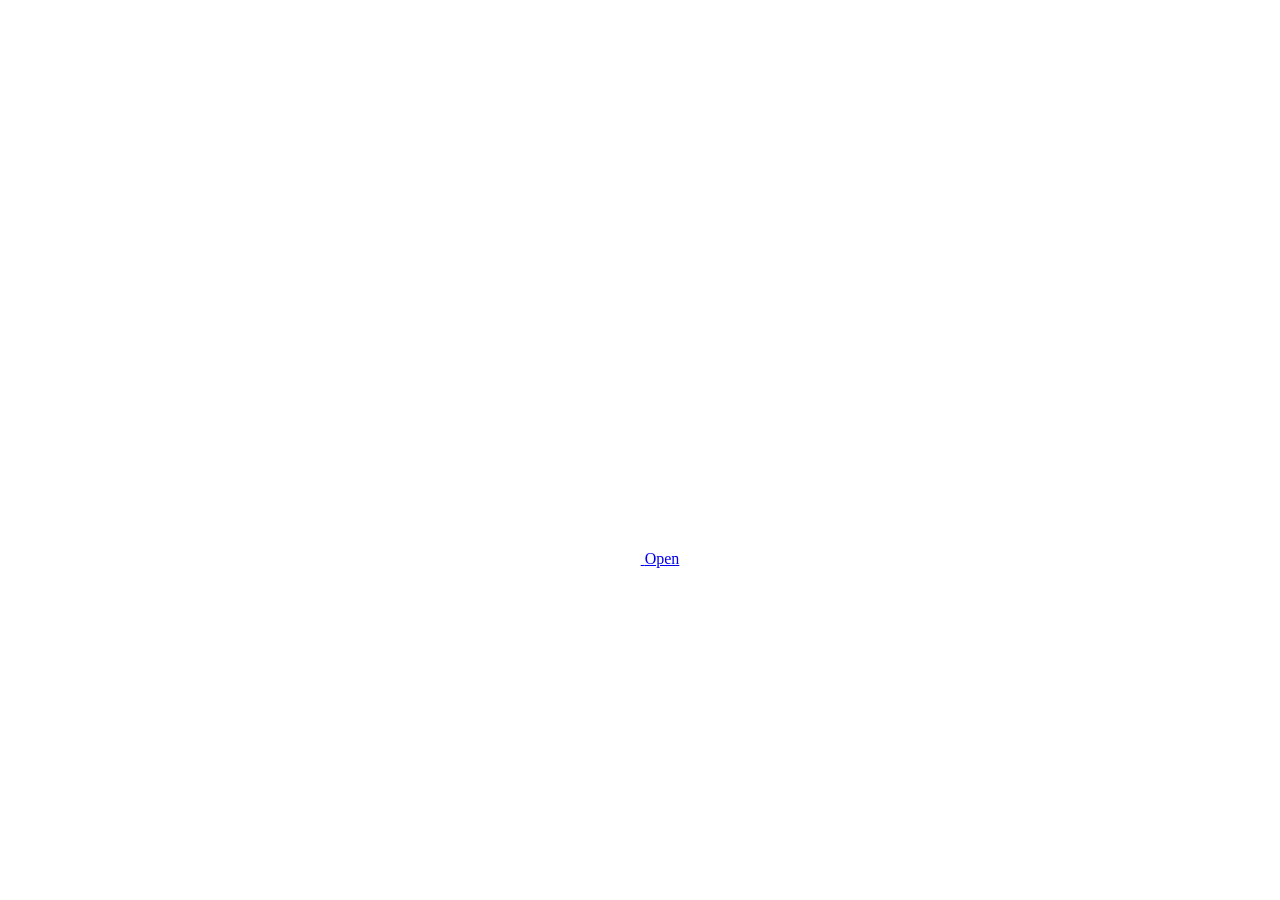
==== index.html @ f36a74fa "happy birthday" ====
<html lang="en">

<head>
  <meta charset="UTF-8">
  <meta name="viewport" content="width=device-width, initial-scale=1.0">
  <link rel="shortcut icon" href="images/gift.png" type="image/x-icon">
  <link rel="stylesheet" href="css/index.css">

  <!-- Document Title -->
  <title>FLOWERS FOR SOMEONE</title>
</head>

<body>
  <!-- Background -->
  <div class="night"></div>

  <!-- Title -->
  <h1 class="title"></h1>

  <!-- Button -->
  <div style="position: absolute; top: 60vh; width: 100%; display: flex; justify-content: center;">
    <a href="flower.html" class="btn">
      <svg height="24" width="24" fill="#FFFFFF" viewBox="0 0 24 24" data-name="Layer 1" id="Layer_1" class="sparkle">
        <path
          d="M10,21.236,6.755,14.745.264,11.5,6.755,8.255,10,1.764l3.245,6.491L19.736,11.5l-6.491,3.245ZM18,21l1.5,3L21,21l3-1.5L21,18l-1.5-3L18,18l-3,1.5ZM19.333,4.667,20.5,7l1.167-2.333L24,3.5,21.667,2.333,20.5,0,19.333,2.333,17,3.5Z">
        </path>
      </svg>

      <span class="text">Open</span>
    </a>
  </div>

  <script src="js/index.js"></script>
</body>

</html>
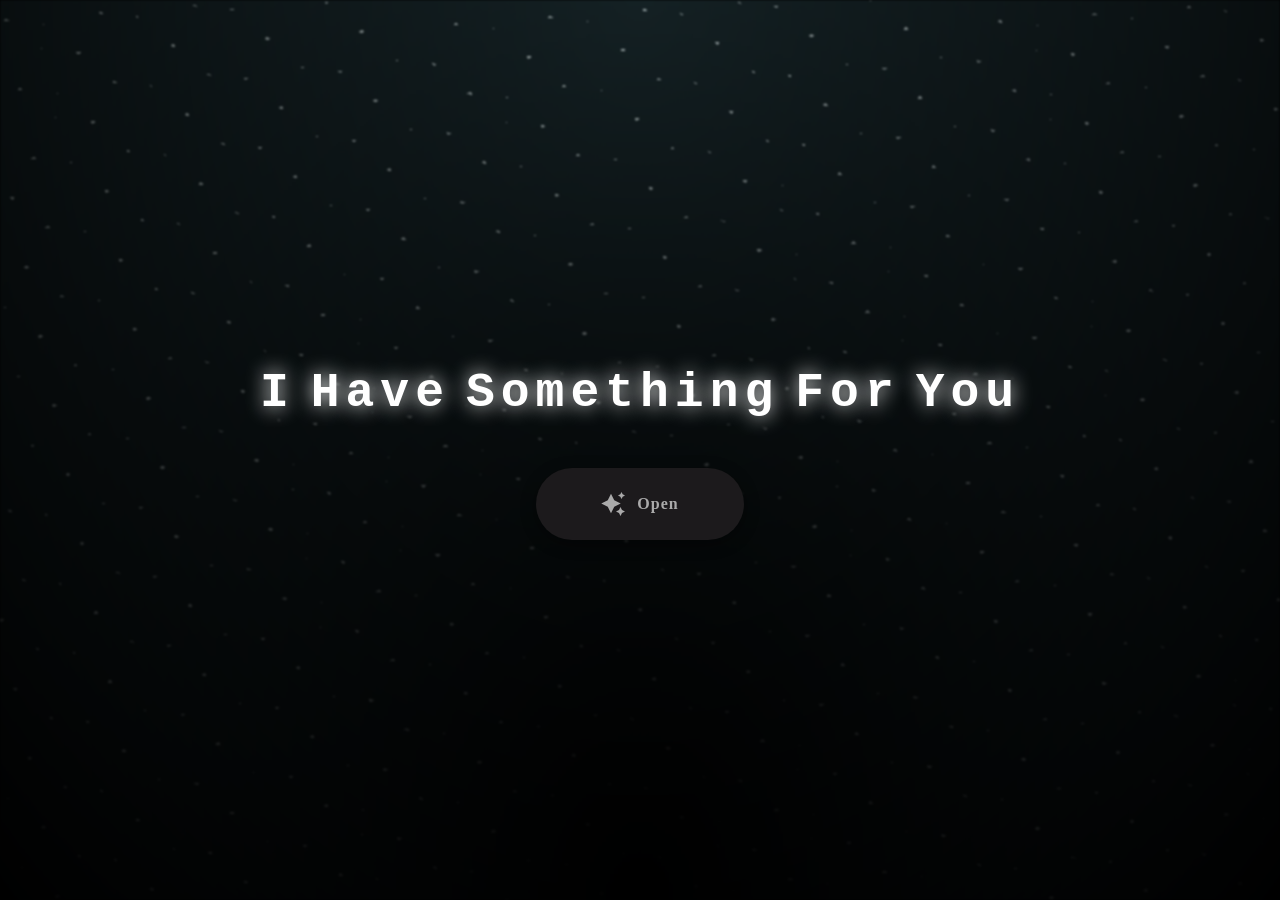
==== commit 3eb09b7f: "Personalize birthday message for Umeima, optimize mobile responsiveness, and add 20th birthday card" ====
--- a/index.html
+++ b/index.html
@@ -1,3 +1,4 @@
+<!DOCTYPE html>
 <html lang="en">
 
 <head>
@@ -7,30 +8,32 @@
   <link rel="stylesheet" href="css/index.css">
 
   <!-- Document Title -->
-  <title>FLOWERS FOR SOMEONE</title>
+  <title>Flowers For Umeima</title>
 </head>
 
 <body>
   <!-- Background -->
   <div class="night"></div>
 
-  <!-- Title -->
-  <h1 class="title"></h1>
+  <main class="container">
+    <!-- Title -->
+    <h1 class="title"></h1>
 
-  <!-- Button -->
-  <div style="position: absolute; top: 60vh; width: 100%; display: flex; justify-content: center;">
-    <a href="flower.html" class="btn">
-      <svg height="24" width="24" fill="#FFFFFF" viewBox="0 0 24 24" data-name="Layer 1" id="Layer_1" class="sparkle">
-        <path
-          d="M10,21.236,6.755,14.745.264,11.5,6.755,8.255,10,1.764l3.245,6.491L19.736,11.5l-6.491,3.245ZM18,21l1.5,3L21,21l3-1.5L21,18l-1.5-3L18,18l-3,1.5ZM19.333,4.667,20.5,7l1.167-2.333L24,3.5,21.667,2.333,20.5,0,19.333,2.333,17,3.5Z">
-        </path>
-      </svg>
+    <!-- Button -->
+    <div class="btn-wrapper">
+      <a href="flower.html" class="btn">
+        <svg height="24" width="24" fill="#FFFFFF" viewBox="0 0 24 24" data-name="Layer 1" id="Layer_1" class="sparkle">
+          <path
+            d="M10,21.236,6.755,14.745.264,11.5,6.755,8.255,10,1.764l3.245,6.491L19.736,11.5l-6.491,3.245ZM18,21l1.5,3L21,21l3-1.5L21,18l-1.5-3L18,18l-3,1.5ZM19.333,4.667,20.5,7l1.167-2.333L24,3.5,21.667,2.333,20.5,0,19.333,2.333,17,3.5Z">
+          </path>
+        </svg>
 
-      <span class="text">Open</span>
-    </a>
-  </div>
+        <span class="text">Open</span>
+      </a>
+    </div>
+  </main>
 
   <script src="js/index.js"></script>
 </body>
 
-</html>+</html>
--- a/css/index.css
+++ b/css/index.css
@@ -0,0 +1,150 @@
+*,
+*::after,
+*::before {
+  padding: 0;
+  margin: 0;
+  box-sizing: border-box;
+}
+
+:root {
+  --dark-color: #000;
+}
+
+body {
+  min-height: 100vh;
+  min-height: 100dvh;
+  background-color: var(--dark-color);
+  overflow-x: hidden;
+}
+
+.night {
+  position: fixed;
+  left: 50%;
+  top: 0;
+  transform: translateX(-50%);
+  width: 100%;
+  height: 100%;
+  filter: blur(0.1vmin);
+  background-image: radial-gradient(ellipse at top, transparent 0%, var(--dark-color)), radial-gradient(ellipse at bottom, var(--dark-color), rgba(145, 233, 255, 0.2)), repeating-linear-gradient(220deg, rgb(0, 0, 0) 0px, rgb(0, 0, 0) 19px, transparent 19px, transparent 22px), repeating-linear-gradient(189deg, rgb(0, 0, 0) 0px, rgb(0, 0, 0) 19px, transparent 19px, transparent 22px), repeating-linear-gradient(148deg, rgb(0, 0, 0) 0px, rgb(0, 0, 0) 19px, transparent 19px, transparent 22px), linear-gradient(90deg, rgb(255, 255, 250), rgb(240, 240, 240));
+  z-index: 1;
+}
+
+.container {
+  position: relative;
+  z-index: 10;
+  min-height: 100vh;
+  min-height: 100dvh;
+  display: flex;
+  flex-direction: column;
+  justify-content: center;
+  align-items: center;
+  padding: 2rem 1.25rem;
+  gap: 2.5rem;
+  text-align: center;
+}
+
+.title {
+  color: white;
+  font-family: 'Courier New', Courier, monospace;
+  font-size: clamp(1.4rem, 5.5vw, 3rem);
+  text-shadow: 0 0 20px white;
+  display: flex;
+  flex-wrap: wrap;
+  justify-content: center;
+  align-items: center;
+  gap: 0.6rem;
+  max-width: 900px;
+  line-height: 1.4;
+  letter-spacing: 2px;
+}
+
+.title .word {
+  display: inline-flex;
+  white-space: nowrap;
+}
+
+@media (min-width: 600px) {
+  .title {
+    letter-spacing: 6px;
+    gap: 1rem;
+  }
+}
+
+@keyframes typing {
+  from {
+    opacity: 0;
+  }
+
+  to {
+    opacity: 1;
+  }
+}
+
+/* Terapkan animasi dengan delay */
+.title span {
+  opacity: 0;
+  animation: typing 1s ease forwards;
+}
+
+a {
+  text-decoration: none;
+}
+
+.btn-wrapper {
+  display: flex;
+  justify-content: center;
+  align-items: center;
+}
+
+.btn {
+  border: none;
+  width: 13em;
+  max-width: 80vw;
+  height: 4.5em;
+  border-radius: 3em;
+  display: flex;
+  justify-content: center;
+  align-items: center;
+  gap: 12px;
+  background: #1C1A1C;
+  cursor: pointer;
+  transition: all 450ms ease-in-out;
+  box-shadow: 0 4px 15px rgba(0, 0, 0, 0.4);
+  -webkit-tap-highlight-color: transparent;
+}
+
+.sparkle {
+  fill: #AAAAAA;
+  transition: all 800ms ease;
+}
+
+.text {
+  font-weight: 600;
+  color: #AAAAAA;
+  font-size: medium;
+  letter-spacing: 1px;
+}
+
+.btn:hover,
+.btn:focus,
+.btn:active {
+  background: linear-gradient(0deg, #A47CF3, #683FEA);
+  box-shadow: inset 0px 1px 0px 0px rgba(255, 255, 255, 0.4),
+    inset 0px -4px 0px 0px rgba(0, 0, 0, 0.2),
+    0px 0px 0px 4px rgba(255, 255, 255, 0.2),
+    0px 0px 120px 0px #9917FF;
+  transform: translateY(-2px);
+}
+
+.btn:hover .text,
+.btn:focus .text,
+.btn:active .text {
+  color: white;
+}
+
+.btn:hover .sparkle,
+.btn:focus .sparkle,
+.btn:active .sparkle {
+  fill: white;
+  transform: scale(1.2);
+}
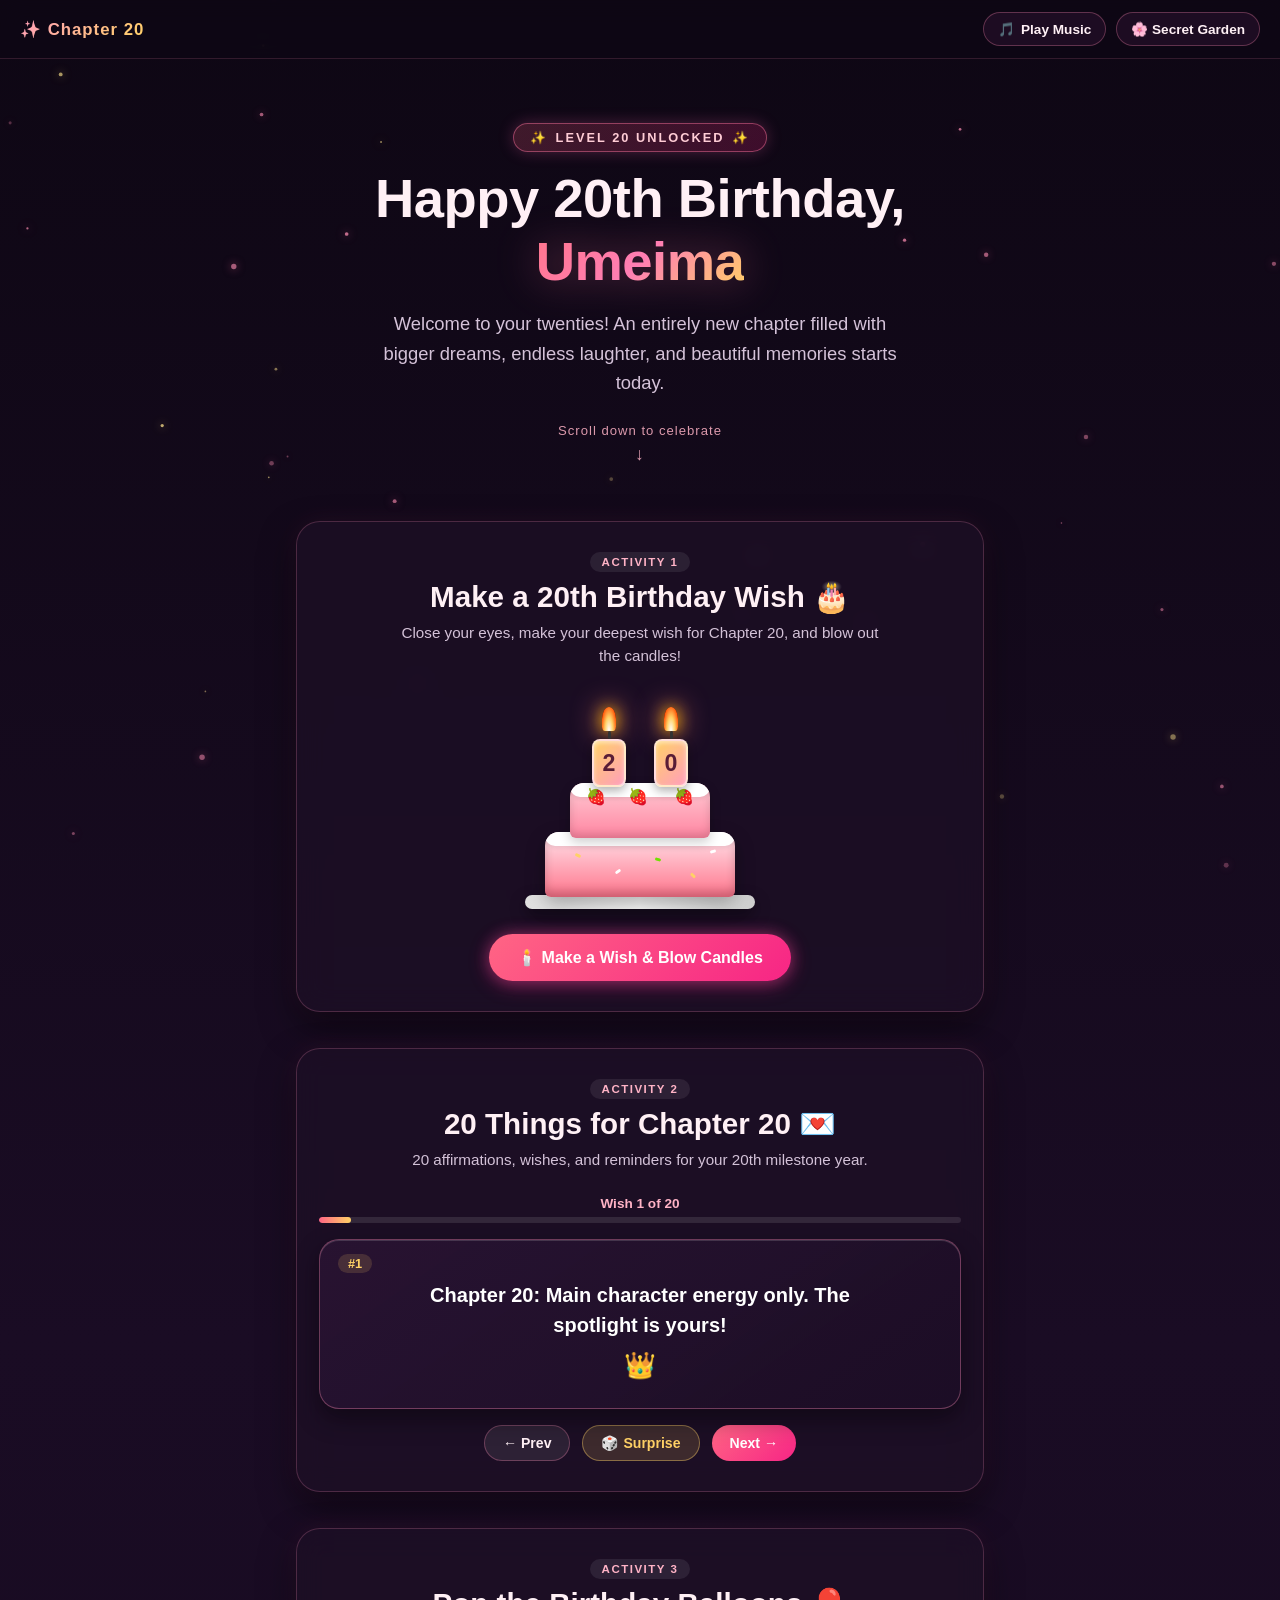
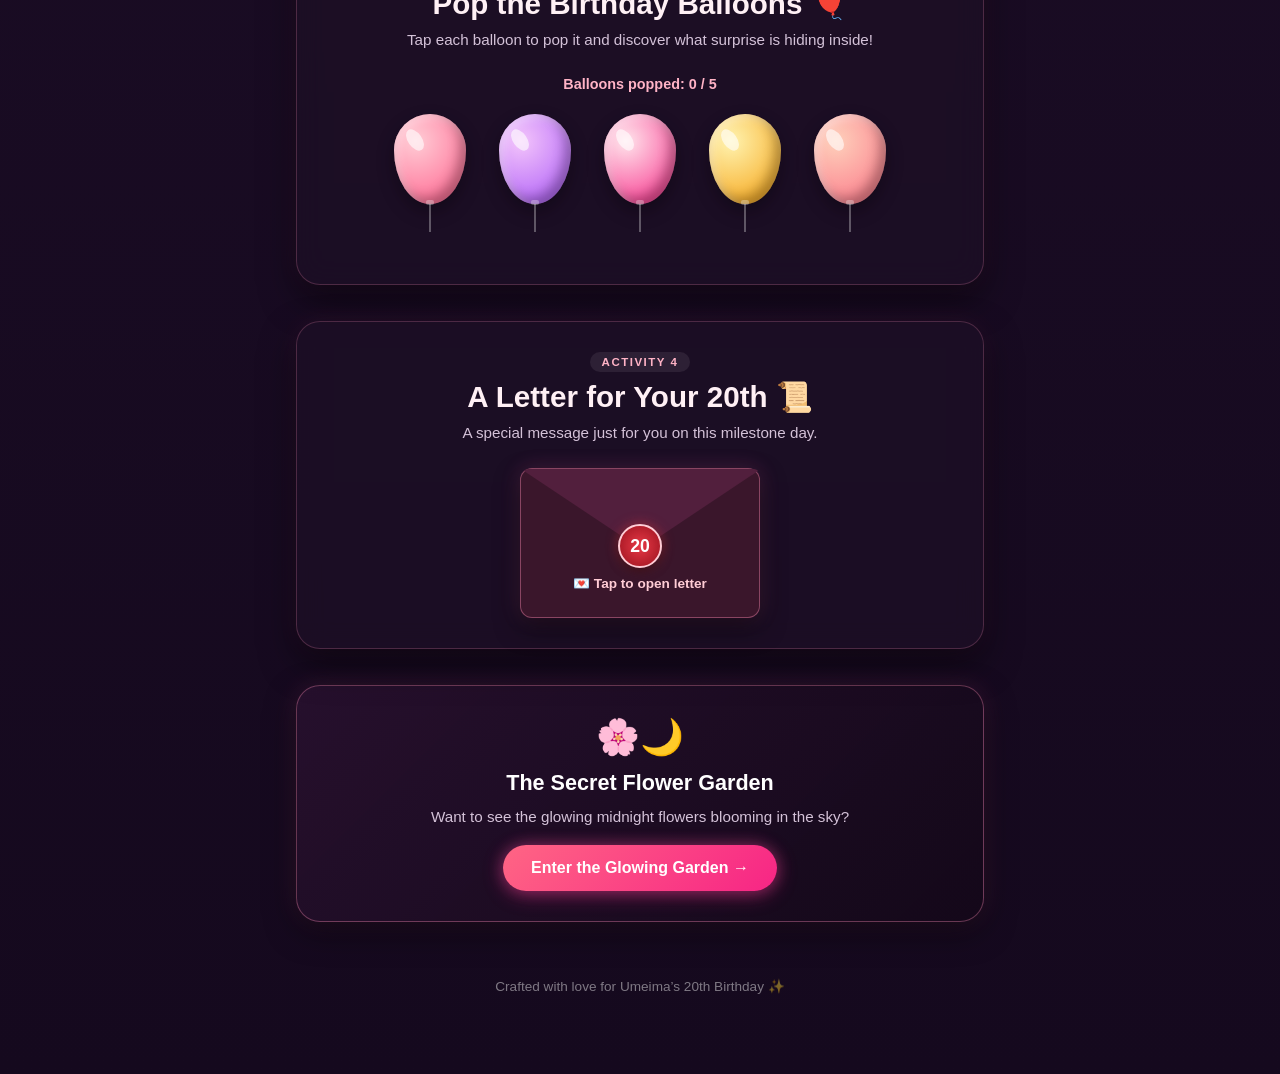
==== commit 510a02b4: "Revamp site into Chapter 20 Celebration Hub: interactive cake, 20 wishes deck, balloon pop game, mus" ====
--- a/index.html
+++ b/index.html
@@ -7,30 +7,251 @@
   <link rel="shortcut icon" href="images/gift.png" type="image/x-icon">
   <link rel="stylesheet" href="css/index.css">
 
-  <!-- Document Title -->
-  <title>Flowers For Umeima</title>
+  <title>Happy 20th Birthday, Umeima! ✨</title>
 </head>
 
 <body>
-  <!-- Background -->
-  <div class="night"></div>
-
-  <main class="container">
-    <!-- Title -->
-    <h1 class="title"></h1>
-
-    <!-- Button -->
-    <div class="btn-wrapper">
-      <a href="flower.html" class="btn">
-        <svg height="24" width="24" fill="#FFFFFF" viewBox="0 0 24 24" data-name="Layer 1" id="Layer_1" class="sparkle">
-          <path
-            d="M10,21.236,6.755,14.745.264,11.5,6.755,8.255,10,1.764l3.245,6.491L19.736,11.5l-6.491,3.245ZM18,21l1.5,3L21,21l3-1.5L21,18l-1.5-3L18,18l-3,1.5ZM19.333,4.667,20.5,7l1.167-2.333L24,3.5,21.667,2.333,20.5,0,19.333,2.333,17,3.5Z">
-          </path>
-        </svg>
-
-        <span class="text">Open</span>
+  <!-- Background Canvas for floating fairy lights & stars -->
+  <canvas id="bg-canvas"></canvas>
+  <canvas id="confetti-canvas"></canvas>
+
+  <!-- Top Sticky Bar -->
+  <header class="top-nav">
+    <div class="nav-brand">✨ Chapter 20</div>
+    <div class="nav-actions">
+      <button id="music-toggle-btn" class="nav-btn music-btn" aria-label="Toggle Birthday Music">
+        <span class="music-icon">🎵</span>
+        <span class="music-label">Play Music</span>
+      </button>
+      <a href="flower.html" class="nav-btn flower-link">
+        <span>🌸 Secret Garden</span>
       </a>
     </div>
+  </header>
+
+  <main class="page-container">
+
+    <!-- HERO SECTION -->
+    <section class="hero-section">
+      <div class="milestone-pill">
+        <span class="pill-sparkle">✨</span> LEVEL 20 UNLOCKED <span class="pill-sparkle">✨</span>
+      </div>
+      <h1 class="hero-title">Happy 20th Birthday,<br><span class="name-gradient">Umeima</span></h1>
+      <p class="hero-subtitle">
+        Welcome to your twenties! An entirely new chapter filled with bigger dreams, endless laughter, and beautiful memories starts today.
+      </p>
+      <div class="scroll-hint">
+        <span>Scroll down to celebrate</span>
+        <div class="arrow-down">↓</div>
+      </div>
+    </section>
+
+    <!-- ACTIVITY 1: INTERACTIVE BIRTHDAY CAKE -->
+    <section class="activity-card cake-section" id="cake-activity">
+      <div class="section-tag">Activity 1</div>
+      <h2 class="section-title">Make a 20th Birthday Wish 🎂</h2>
+      <p class="section-desc">Close your eyes, make your deepest wish for Chapter 20, and blow out the candles!</p>
+
+      <div class="cake-container">
+        <!-- 2 & 0 Birthday Candles -->
+        <div class="candles-wrapper">
+          <div class="candle candle-1">
+            <div class="flame" id="flame-1"></div>
+            <div class="smoke" id="smoke-1"></div>
+            <div class="wick"></div>
+            <div class="candle-body">2</div>
+          </div>
+          <div class="candle candle-2">
+            <div class="flame" id="flame-2"></div>
+            <div class="smoke" id="smoke-2"></div>
+            <div class="wick"></div>
+            <div class="candle-body">0</div>
+          </div>
+        </div>
+
+        <!-- Layered Cake -->
+        <div class="cake">
+          <div class="cake-tier tier-top">
+            <div class="frosting-drippings"></div>
+            <div class="strawberry strawberry-1">🍓</div>
+            <div class="strawberry strawberry-2">🍓</div>
+            <div class="strawberry strawberry-3">🍓</div>
+          </div>
+          <div class="cake-tier tier-bottom">
+            <div class="frosting-drippings"></div>
+            <div class="sprinkle s1"></div>
+            <div class="sprinkle s2"></div>
+            <div class="sprinkle s3"></div>
+            <div class="sprinkle s4"></div>
+            <div class="sprinkle s5"></div>
+          </div>
+          <div class="cake-plate"></div>
+        </div>
+      </div>
+
+      <div class="cake-actions">
+        <button id="blow-candles-btn" class="action-btn glow-btn">
+          <span>🕯️ Make a Wish & Blow Candles</span>
+        </button>
+      </div>
+
+      <div id="wish-banner" class="wish-banner hidden">
+        <div class="wish-banner-content">
+          <div class="wish-icon">🎉✨</div>
+          <h3>Your wish is on its way to the stars!</h3>
+          <p>May every single dream you carry into your 20s blossom into something breathtaking.</p>
+        </div>
+      </div>
+    </section>
+
+    <!-- ACTIVITY 2: 20 WISHES FOR CHAPTER 20 -->
+    <section class="activity-card wishes-section" id="wishes-activity">
+      <div class="section-tag">Activity 2</div>
+      <h2 class="section-title">20 Things for Chapter 20 💌</h2>
+      <p class="section-desc">20 affirmations, wishes, and reminders for your 20th milestone year.</p>
+
+      <div class="wishes-box">
+        <div class="wishes-progress">
+          <span id="wish-counter">Wish 1 of 20</span>
+          <div class="progress-bar-bg">
+            <div id="wish-progress-fill" class="progress-bar-fill" style="width: 5%;"></div>
+          </div>
+        </div>
+
+        <div class="wish-card" id="wish-card">
+          <div class="wish-card-badge" id="wish-badge">#1</div>
+          <p class="wish-text" id="wish-text">Chapter 20: Main character energy only. The spotlight is yours!</p>
+          <div class="wish-emoji" id="wish-emoji">👑</div>
+        </div>
+
+        <div class="wish-controls">
+          <button id="prev-wish-btn" class="pill-btn secondary-btn" aria-label="Previous wish">← Prev</button>
+          <button id="shuffle-wish-btn" class="pill-btn surprise-btn" aria-label="Surprise wish">🎲 Surprise</button>
+          <button id="next-wish-btn" class="pill-btn primary-btn" aria-label="Next wish">Next →</button>
+        </div>
+      </div>
+    </section>
+
+    <!-- ACTIVITY 3: BALLOON POP MINI GAME -->
+    <section class="activity-card balloons-section" id="balloons-activity">
+      <div class="section-tag">Activity 3</div>
+      <h2 class="section-title">Pop the Birthday Balloons 🎈</h2>
+      <p class="section-desc">Tap each balloon to pop it and discover what surprise is hiding inside!</p>
+
+      <div class="balloons-counter">
+        Balloons popped: <span id="popped-count">0</span> / 5
+      </div>
+
+      <div class="balloons-grid" id="balloons-grid">
+        <div class="balloon-item" data-index="0" data-msg="🌸 Effortlessly Radiant" data-emoji="✨">
+          <div class="balloon balloon-pink">
+            <span class="balloon-shine"></span>
+            <div class="balloon-string"></div>
+          </div>
+          <div class="balloon-msg hidden"></div>
+        </div>
+
+        <div class="balloon-item" data-index="1" data-msg="💖 Pure Kindness" data-emoji="🌟">
+          <div class="balloon balloon-purple">
+            <span class="balloon-shine"></span>
+            <div class="balloon-string"></div>
+          </div>
+          <div class="balloon-msg hidden"></div>
+        </div>
+
+        <div class="balloon-item" data-index="2" data-msg="🍰 Extra Cake Always" data-emoji="🎂">
+          <div class="balloon balloon-rose">
+            <span class="balloon-shine"></span>
+            <div class="balloon-string"></div>
+          </div>
+          <div class="balloon-msg hidden"></div>
+        </div>
+
+        <div class="balloon-item" data-index="3" data-msg="👑 Absolute Queen" data-emoji="💎">
+          <div class="balloon balloon-gold">
+            <span class="balloon-shine"></span>
+            <div class="balloon-string"></div>
+          </div>
+          <div class="balloon-msg hidden"></div>
+        </div>
+
+        <div class="balloon-item" data-index="4" data-msg="🎉 Zero Stress Vibes" data-emoji="🌈">
+          <div class="balloon balloon-peach">
+            <span class="balloon-shine"></span>
+            <div class="balloon-string"></div>
+          </div>
+          <div class="balloon-msg hidden"></div>
+        </div>
+      </div>
+
+      <div id="balloon-all-popped" class="balloons-reward hidden">
+        🎉 You popped all balloons! You officially hold the title of coolest 20-year-old on Earth! 💖
+      </div>
+    </section>
+
+    <!-- ACTIVITY 4: THE 20TH MILESTONE LETTER -->
+    <section class="activity-card letter-section" id="letter-activity">
+      <div class="section-tag">Activity 4</div>
+      <h2 class="section-title">A Letter for Your 20th 📜</h2>
+      <p class="section-desc">A special message just for you on this milestone day.</p>
+
+      <div class="envelope-wrapper">
+        <div class="envelope" id="envelope-trigger">
+          <div class="envelope-flap"></div>
+          <div class="envelope-pocket"></div>
+          <div class="wax-seal" id="wax-seal">
+            <span>20</span>
+          </div>
+          <div class="envelope-prompt">💌 Tap to open letter</div>
+        </div>
+
+        <div class="letter-sheet hidden" id="letter-sheet">
+          <div class="letter-header">
+            <span class="letter-badge">October Milestone</span>
+            <h3>Dear Umeima,</h3>
+          </div>
+
+          <div class="letter-body">
+            <p>
+              Happy 20th Birthday! Leaving your teenage years behind and stepping into your twenties is a huge and exciting milestone.
+            </p>
+            <p>
+              Over the years, you’ve brought so much warmth, kindness, and light to everyone who knows you. Your smile has a way of turning ordinary moments into good memories, and your genuine heart makes you truly one of a kind.
+            </p>
+            <p>
+              May chapter 20 bring you peace of mind, big breakthroughs, laughter until your ribs ache, and the courage to pursue everything that excites you. You deserve all the good things life has to offer.
+            </p>
+            <p class="letter-quote">
+              "Here’s to entering your twenties with confidence, grace, and unmatched joy!"
+            </p>
+          </div>
+
+          <div class="letter-footer">
+            <p>With warmest wishes & love,</p>
+            <p class="letter-sig">Always cheering for you ❤️</p>
+            <button id="close-letter-btn" class="pill-btn secondary-btn close-letter-btn">Close Letter</button>
+          </div>
+        </div>
+      </div>
+    </section>
+
+    <!-- SECRET GARDEN CALLOUT -->
+    <section class="garden-callout">
+      <div class="garden-callout-card">
+        <div class="garden-icon">🌸🌙</div>
+        <h3>The Secret Flower Garden</h3>
+        <p>Want to see the glowing midnight flowers blooming in the sky?</p>
+        <a href="flower.html" class="action-btn glow-btn flower-portal-btn">
+          <span>Enter the Glowing Garden →</span>
+        </a>
+      </div>
+    </section>
+
+    <!-- FOOTER -->
+    <footer class="page-footer">
+      <p>Crafted with love for Umeima’s 20th Birthday ✨</p>
+    </footer>
+
   </main>
 
   <script src="js/index.js"></script>
--- a/css/index.css
+++ b/css/index.css
@@ -1,150 +1,978 @@
+/* ====================================================
+   HAPPY 20TH BIRTHDAY UMEIMA - CELEBRATION HUB STYLES
+   ==================================================== */
+
 *,
-*::after,
-*::before {
+*::before,
+*::after {
+  margin: 0;
   padding: 0;
-  margin: 0;
   box-sizing: border-box;
 }
 
 :root {
-  --dark-color: #000;
+  --bg-dark: #0e0714;
+  --bg-gradient: linear-gradient(180deg, #0e0714 0%, #1a0c24 50%, #15091e 100%);
+  --accent-pink: #ff6584;
+  --accent-rose: #ff758c;
+  --accent-hotpink: #f72585;
+  --accent-blush: #ffb3c6;
+  --accent-lavender: #d8b4e2;
+  --accent-gold: #ffd166;
+  --card-bg: rgba(30, 16, 38, 0.72);
+  --card-border: rgba(255, 140, 180, 0.22);
+  --card-border-hover: rgba(255, 140, 180, 0.45);
+  --text-main: #fff0f5;
+  --text-muted: #d4c2d8;
+  --glow-pink: rgba(255, 105, 180, 0.4);
+}
+
+html {
+  scroll-behavior: smooth;
+  font-family: -apple-system, BlinkMacSystemFont, "Segoe UI", Roboto, Helvetica, Arial, sans-serif;
+  color: var(--text-main);
+  background-color: var(--bg-dark);
 }
 
 body {
   min-height: 100vh;
   min-height: 100dvh;
-  background-color: var(--dark-color);
+  background: var(--bg-gradient);
   overflow-x: hidden;
-}
-
-.night {
+  position: relative;
+  -webkit-font-smoothing: antialiased;
+}
+
+/* Background canvas */
+#bg-canvas,
+#confetti-canvas {
   position: fixed;
-  left: 50%;
   top: 0;
-  transform: translateX(-50%);
+  left: 0;
   width: 100%;
   height: 100%;
-  filter: blur(0.1vmin);
-  background-image: radial-gradient(ellipse at top, transparent 0%, var(--dark-color)), radial-gradient(ellipse at bottom, var(--dark-color), rgba(145, 233, 255, 0.2)), repeating-linear-gradient(220deg, rgb(0, 0, 0) 0px, rgb(0, 0, 0) 19px, transparent 19px, transparent 22px), repeating-linear-gradient(189deg, rgb(0, 0, 0) 0px, rgb(0, 0, 0) 19px, transparent 19px, transparent 22px), repeating-linear-gradient(148deg, rgb(0, 0, 0) 0px, rgb(0, 0, 0) 19px, transparent 19px, transparent 22px), linear-gradient(90deg, rgb(255, 255, 250), rgb(240, 240, 240));
+  pointer-events: none;
+}
+
+#bg-canvas {
   z-index: 1;
 }
 
-.container {
+#confetti-canvas {
+  z-index: 999;
+}
+
+/* TOP NAVBAR */
+.top-nav {
+  position: sticky;
+  top: 0;
+  left: 0;
+  width: 100%;
+  z-index: 300;
+  display: flex;
+  justify-content: space-between;
+  align-items: center;
+  padding: 12px 20px;
+  background: rgba(14, 7, 20, 0.75);
+  backdrop-filter: blur(12px);
+  -webkit-backdrop-filter: blur(12px);
+  border-bottom: 1px solid rgba(255, 140, 180, 0.15);
+}
+
+.nav-brand {
+  font-weight: 700;
+  font-size: 1.05rem;
+  letter-spacing: 1px;
+  background: linear-gradient(135deg, #ff9ebb, #ffd166);
+  -webkit-background-clip: text;
+  -webkit-text-fill-color: transparent;
+}
+
+.nav-actions {
+  display: flex;
+  align-items: center;
+  gap: 10px;
+}
+
+.nav-btn {
+  display: inline-flex;
+  align-items: center;
+  gap: 6px;
+  padding: 8px 14px;
+  border-radius: 999px;
+  font-size: 0.85rem;
+  font-weight: 600;
+  text-decoration: none;
+  cursor: pointer;
+  transition: all 0.25s ease;
+  border: 1px solid rgba(255, 140, 180, 0.3);
+  background: rgba(40, 18, 44, 0.6);
+  color: var(--text-main);
+}
+
+.nav-btn:hover {
+  background: rgba(255, 105, 180, 0.25);
+  border-color: rgba(255, 180, 200, 0.6);
+  transform: translateY(-1px);
+}
+
+.music-btn.playing {
+  background: rgba(255, 105, 180, 0.35);
+  border-color: var(--accent-pink);
+  box-shadow: 0 0 12px rgba(255, 105, 180, 0.4);
+}
+
+.music-btn.playing .music-icon {
+  display: inline-block;
+  animation: music-spin 2s linear infinite;
+}
+
+@keyframes music-spin {
+  0% { transform: rotate(0deg); }
+  100% { transform: rotate(360deg); }
+}
+
+/* MAIN CONTAINER */
+.page-container {
   position: relative;
   z-index: 10;
-  min-height: 100vh;
-  min-height: 100dvh;
-  display: flex;
-  flex-direction: column;
+  max-width: 720px;
+  margin: 0 auto;
+  padding: 24px 16px 80px 16px;
+  display: flex;
+  flex-direction: column;
+  gap: 36px;
+}
+
+/* HERO SECTION */
+.hero-section {
+  text-align: center;
+  padding: 40px 10px 20px 10px;
+  display: flex;
+  flex-direction: column;
+  align-items: center;
+  gap: 16px;
+}
+
+.milestone-pill {
+  display: inline-flex;
+  align-items: center;
+  gap: 8px;
+  padding: 6px 16px;
+  border-radius: 999px;
+  font-size: 0.8rem;
+  font-weight: 700;
+  letter-spacing: 2px;
+  text-transform: uppercase;
+  background: linear-gradient(135deg, rgba(255, 101, 132, 0.2), rgba(247, 37, 133, 0.2));
+  border: 1px solid rgba(255, 117, 160, 0.45);
+  color: #ffccd5;
+  box-shadow: 0 0 15px rgba(255, 105, 180, 0.25);
+}
+
+.hero-title {
+  font-size: clamp(2.2rem, 7vw, 3.4rem);
+  font-weight: 800;
+  line-height: 1.15;
+  letter-spacing: -0.5px;
+}
+
+.name-gradient {
+  background: linear-gradient(135deg, #ff758c 0%, #ff7eb3 50%, #ffd166 100%);
+  -webkit-background-clip: text;
+  -webkit-text-fill-color: transparent;
+  display: inline-block;
+  filter: drop-shadow(0 0 20px rgba(255, 117, 160, 0.4));
+}
+
+.hero-subtitle {
+  font-size: clamp(1rem, 3vw, 1.15rem);
+  line-height: 1.6;
+  color: var(--text-muted);
+  max-width: 520px;
+}
+
+.scroll-hint {
+  margin-top: 10px;
+  display: flex;
+  flex-direction: column;
+  align-items: center;
+  gap: 6px;
+  color: var(--accent-blush);
+  font-size: 0.82rem;
+  letter-spacing: 1px;
+  opacity: 0.85;
+}
+
+.arrow-down {
+  animation: bounce-arrow 1.8s infinite ease-in-out;
+  font-size: 1.1rem;
+}
+
+@keyframes bounce-arrow {
+  0%, 100% { transform: translateY(0); }
+  50% { transform: translateY(6px); }
+}
+
+/* GENERAL ACTIVITY CARDS */
+.activity-card {
+  background: var(--card-bg);
+  border: 1px solid var(--card-border);
+  border-radius: 24px;
+  padding: 30px 22px;
+  backdrop-filter: blur(14px);
+  -webkit-backdrop-filter: blur(14px);
+  box-shadow: 0 15px 35px rgba(0, 0, 0, 0.5), 0 0 25px rgba(255, 105, 180, 0.08);
+  display: flex;
+  flex-direction: column;
+  align-items: center;
+  text-align: center;
+  transition: border-color 0.3s ease;
+}
+
+.activity-card:hover {
+  border-color: var(--card-border-hover);
+}
+
+.section-tag {
+  display: inline-block;
+  padding: 4px 12px;
+  border-radius: 12px;
+  font-size: 0.72rem;
+  font-weight: 700;
+  letter-spacing: 1.5px;
+  text-transform: uppercase;
+  background: rgba(255, 255, 255, 0.08);
+  color: var(--accent-blush);
+  margin-bottom: 8px;
+}
+
+.section-title {
+  font-size: clamp(1.4rem, 4.5vw, 1.85rem);
+  font-weight: 700;
+  margin-bottom: 8px;
+  color: var(--text-main);
+}
+
+.section-desc {
+  font-size: 0.95rem;
+  line-height: 1.5;
+  color: var(--text-muted);
+  max-width: 480px;
+  margin-bottom: 24px;
+}
+
+/* BUTTONS */
+.action-btn {
+  display: inline-flex;
+  align-items: center;
   justify-content: center;
-  align-items: center;
-  padding: 2rem 1.25rem;
-  gap: 2.5rem;
-  text-align: center;
-}
-
-.title {
-  color: white;
-  font-family: 'Courier New', Courier, monospace;
-  font-size: clamp(1.4rem, 5.5vw, 3rem);
-  text-shadow: 0 0 20px white;
-  display: flex;
+  gap: 10px;
+  padding: 14px 28px;
+  border-radius: 999px;
+  font-size: 1rem;
+  font-weight: 700;
+  text-decoration: none;
+  cursor: pointer;
+  border: none;
+  transition: all 0.3s cubic-bezier(0.175, 0.885, 0.32, 1.275);
+  -webkit-tap-highlight-color: transparent;
+}
+
+.glow-btn {
+  background: linear-gradient(135deg, #ff6584, #f72585);
+  color: #fff;
+  box-shadow: 0 4px 20px rgba(247, 37, 133, 0.4), 0 0 15px rgba(255, 105, 180, 0.3);
+}
+
+.glow-btn:hover,
+.glow-btn:active {
+  transform: translateY(-2px) scale(1.02);
+  box-shadow: 0 6px 25px rgba(247, 37, 133, 0.6), 0 0 25px rgba(255, 105, 180, 0.5);
+}
+
+.pill-btn {
+  padding: 9px 18px;
+  border-radius: 999px;
+  font-size: 0.88rem;
+  font-weight: 600;
+  cursor: pointer;
+  border: 1px solid rgba(255, 140, 180, 0.3);
+  transition: all 0.2s ease;
+  -webkit-tap-highlight-color: transparent;
+}
+
+.primary-btn {
+  background: linear-gradient(135deg, #ff6584, #f72585);
+  color: #fff;
+  border: none;
+}
+
+.primary-btn:hover {
+  transform: translateY(-1px);
+  box-shadow: 0 4px 15px rgba(247, 37, 133, 0.4);
+}
+
+.secondary-btn {
+  background: rgba(255, 255, 255, 0.08);
+  color: var(--text-main);
+}
+
+.secondary-btn:hover {
+  background: rgba(255, 255, 255, 0.15);
+}
+
+.surprise-btn {
+  background: rgba(255, 209, 102, 0.15);
+  border-color: rgba(255, 209, 102, 0.4);
+  color: #ffd166;
+}
+
+.surprise-btn:hover {
+  background: rgba(255, 209, 102, 0.28);
+}
+
+/* ====================================================
+   ACTIVITY 1: INTERACTIVE BIRTHDAY CAKE & CANDLES
+   ==================================================== */
+.cake-container {
+  display: flex;
+  flex-direction: column;
+  align-items: center;
+  margin: 15px 0 25px 0;
+}
+
+/* Candles */
+.candles-wrapper {
+  display: flex;
+  gap: 28px;
+  margin-bottom: -4px;
+  position: relative;
+  z-index: 10;
+}
+
+.candle {
+  display: flex;
+  flex-direction: column;
+  align-items: center;
+  position: relative;
+}
+
+.flame {
+  width: 14px;
+  height: 24px;
+  background: radial-gradient(ellipse at bottom, #fff 0%, #ffd166 40%, #ff4d00 80%);
+  border-radius: 50% 50% 20% 20%;
+  box-shadow: 0 0 16px #ffb703, 0 0 30px #ff758c;
+  animation: flicker 1.2s infinite alternate ease-in-out;
+  transform-origin: bottom center;
+  transition: opacity 0.4s ease, transform 0.4s ease;
+}
+
+.flame.blown-out {
+  opacity: 0;
+  transform: scale(0.2) translateY(-10px);
+}
+
+@keyframes flicker {
+  0% { transform: scale(1) rotate(-2deg); }
+  50% { transform: scale(1.08, 0.95) rotate(2deg); }
+  100% { transform: scale(0.96, 1.05) rotate(-1deg); }
+}
+
+.smoke {
+  position: absolute;
+  top: -12px;
+  width: 8px;
+  height: 8px;
+  background: rgba(255, 255, 255, 0.4);
+  border-radius: 50%;
+  opacity: 0;
+  filter: blur(2px);
+  pointer-events: none;
+}
+
+.smoke.active {
+  animation: smoke-rise 1.5s ease-out forwards;
+}
+
+@keyframes smoke-rise {
+  0% { opacity: 0.7; transform: translateY(0) scale(1); }
+  100% { opacity: 0; transform: translateY(-40px) scale(3.5); filter: blur(6px); }
+}
+
+.wick {
+  width: 3px;
+  height: 8px;
+  background: #333;
+  border-radius: 2px;
+}
+
+.candle-body {
+  width: 34px;
+  height: 48px;
+  background: linear-gradient(135deg, #ffd166, #ff9ebb);
+  border-radius: 8px;
+  display: flex;
+  align-items: center;
+  justify-content: center;
+  font-weight: 800;
+  font-size: 1.45rem;
+  color: #591d37;
+  box-shadow: 0 4px 10px rgba(0, 0, 0, 0.3), inset 0 2px 4px rgba(255, 255, 255, 0.5);
+  border: 2px solid rgba(255, 255, 255, 0.6);
+}
+
+/* Cake */
+.cake {
+  display: flex;
+  flex-direction: column;
+  align-items: center;
+  position: relative;
+}
+
+.cake-tier {
+  position: relative;
+  border-radius: 14px 14px 6px 6px;
+  overflow: hidden;
+}
+
+.tier-top {
+  width: 140px;
+  height: 55px;
+  background: linear-gradient(180deg, #ffccd5 0%, #ff85a1 100%);
+  box-shadow: inset 0 -4px 8px rgba(0, 0, 0, 0.15), 0 4px 12px rgba(0, 0, 0, 0.2);
+  z-index: 2;
+}
+
+.tier-bottom {
+  width: 190px;
+  height: 65px;
+  background: linear-gradient(180deg, #ffe5ec 0%, #ff758c 100%);
+  box-shadow: inset 0 -6px 10px rgba(0, 0, 0, 0.2), 0 8px 20px rgba(0, 0, 0, 0.3);
+  margin-top: -6px;
+  z-index: 1;
+}
+
+.frosting-drippings {
+  position: absolute;
+  top: 0;
+  left: 0;
+  width: 100%;
+  height: 14px;
+  background: #ffffff;
+  border-radius: 0 0 10px 10px;
+  box-shadow: 0 2px 4px rgba(0, 0, 0, 0.08);
+}
+
+.strawberry {
+  position: absolute;
+  top: 4px;
+  font-size: 1rem;
+}
+
+.strawberry-1 { left: 16px; }
+.strawberry-2 { left: 58px; }
+.strawberry-3 { right: 16px; }
+
+.sprinkle {
+  position: absolute;
+  width: 6px;
+  height: 3px;
+  border-radius: 2px;
+}
+
+.s1 { top: 22px; left: 30px; background: #ffd166; transform: rotate(25deg); }
+.s2 { top: 38px; left: 70px; background: #fff; transform: rotate(-35deg); }
+.s3 { top: 26px; left: 110px; background: #70e000; transform: rotate(15deg); }
+.s4 { top: 42px; left: 145px; background: #ffd166; transform: rotate(45deg); }
+.s5 { top: 18px; left: 165px; background: #fff; transform: rotate(-15deg); }
+
+.cake-plate {
+  width: 230px;
+  height: 14px;
+  background: linear-gradient(90deg, #e0e0e0, #ffffff, #cfcfcf);
+  border-radius: 10px;
+  box-shadow: 0 6px 16px rgba(0, 0, 0, 0.4);
+  margin-top: -2px;
+}
+
+/* Wish Banner */
+.wish-banner {
+  margin-top: 22px;
+  width: 100%;
+  background: linear-gradient(135deg, rgba(255, 101, 132, 0.25), rgba(247, 37, 133, 0.2));
+  border: 1px solid rgba(255, 140, 180, 0.5);
+  border-radius: 16px;
+  padding: 18px 16px;
+  box-shadow: 0 0 25px rgba(255, 105, 180, 0.3);
+  animation: banner-pop 0.5s cubic-bezier(0.175, 0.885, 0.32, 1.275);
+}
+
+@keyframes banner-pop {
+  0% { opacity: 0; transform: scale(0.9); }
+  100% { opacity: 1; transform: scale(1); }
+}
+
+.wish-icon {
+  font-size: 1.8rem;
+  margin-bottom: 6px;
+}
+
+.wish-banner h3 {
+  font-size: 1.15rem;
+  color: #fff;
+  margin-bottom: 6px;
+}
+
+.wish-banner p {
+  font-size: 0.92rem;
+  color: #ffccd5;
+  line-height: 1.45;
+}
+
+/* ====================================================
+   ACTIVITY 2: 20 WISHES FOR CHAPTER 20
+   ==================================================== */
+.wishes-box {
+  width: 100%;
+  display: flex;
+  flex-direction: column;
+  align-items: center;
+  gap: 16px;
+}
+
+.wishes-progress {
+  width: 100%;
+  display: flex;
+  flex-direction: column;
+  gap: 6px;
+  font-size: 0.85rem;
+  color: var(--accent-blush);
+  font-weight: 600;
+}
+
+.progress-bar-bg {
+  width: 100%;
+  height: 6px;
+  background: rgba(255, 255, 255, 0.1);
+  border-radius: 10px;
+  overflow: hidden;
+}
+
+.progress-bar-fill {
+  height: 100%;
+  background: linear-gradient(90deg, #ff6584, #ffd166);
+  border-radius: 10px;
+  transition: width 0.3s ease;
+}
+
+.wish-card {
+  position: relative;
+  width: 100%;
+  min-height: 160px;
+  background: linear-gradient(145deg, rgba(45, 22, 54, 0.75), rgba(28, 14, 38, 0.85));
+  border: 1px solid rgba(255, 140, 180, 0.35);
+  border-radius: 20px;
+  padding: 28px 20px;
+  display: flex;
+  flex-direction: column;
+  justify-content: center;
+  align-items: center;
+  box-shadow: inset 0 1px 0 rgba(255, 255, 255, 0.15), 0 10px 25px rgba(0, 0, 0, 0.4);
+  transition: all 0.25s ease;
+}
+
+.wish-card.animate-flip {
+  animation: card-flip 0.3s ease-in-out;
+}
+
+@keyframes card-flip {
+  0% { opacity: 0.4; transform: scale(0.96) translateY(5px); }
+  100% { opacity: 1; transform: scale(1) translateY(0); }
+}
+
+.wish-card-badge {
+  position: absolute;
+  top: 14px;
+  left: 18px;
+  font-size: 0.8rem;
+  font-weight: 800;
+  color: var(--accent-gold);
+  background: rgba(255, 209, 102, 0.15);
+  padding: 2px 10px;
+  border-radius: 12px;
+}
+
+.wish-text {
+  font-size: clamp(1.05rem, 3.8vw, 1.25rem);
+  font-weight: 600;
+  line-height: 1.5;
+  color: #fff;
+  margin: 12px 0 10px 0;
+  max-width: 440px;
+}
+
+.wish-emoji {
+  font-size: 1.6rem;
+}
+
+.wish-controls {
+  display: flex;
+  gap: 12px;
   flex-wrap: wrap;
   justify-content: center;
-  align-items: center;
-  gap: 0.6rem;
-  max-width: 900px;
-  line-height: 1.4;
-  letter-spacing: 2px;
-}
-
-.title .word {
-  display: inline-flex;
-  white-space: nowrap;
-}
-
-@media (min-width: 600px) {
-  .title {
-    letter-spacing: 6px;
-    gap: 1rem;
+}
+
+/* ====================================================
+   ACTIVITY 3: BALLOON POP MINI GAME
+   ==================================================== */
+.balloons-counter {
+  font-size: 0.9rem;
+  font-weight: 600;
+  color: var(--accent-blush);
+  margin-bottom: 12px;
+}
+
+.balloons-grid {
+  display: flex;
+  justify-content: center;
+  flex-wrap: wrap;
+  gap: 20px;
+  width: 100%;
+  padding: 10px 0;
+}
+
+.balloon-item {
+  width: 85px;
+  height: 130px;
+  display: flex;
+  flex-direction: column;
+  align-items: center;
+  position: relative;
+  cursor: pointer;
+  -webkit-tap-highlight-color: transparent;
+}
+
+.balloon {
+  width: 72px;
+  height: 90px;
+  border-radius: 50% 50% 50% 50% / 40% 40% 60% 60%;
+  position: relative;
+  box-shadow: inset -6px -6px 12px rgba(0, 0, 0, 0.3), inset 4px 4px 10px rgba(255, 255, 255, 0.4), 0 8px 18px rgba(0, 0, 0, 0.3);
+  animation: float-balloon 3s infinite ease-in-out alternate;
+  transition: transform 0.2s cubic-bezier(0.175, 0.885, 0.32, 1.275);
+}
+
+.balloon:hover {
+  transform: scale(1.08) translateY(-4px);
+}
+
+.balloon-pink { background: radial-gradient(circle at 30% 30%, #ffccd5, #ff5c8a); }
+.balloon-purple { background: radial-gradient(circle at 30% 30%, #f3c4fb, #a855f7); animation-delay: 0.5s; }
+.balloon-rose { background: radial-gradient(circle at 30% 30%, #ffe5ec, #f72585); animation-delay: 1s; }
+.balloon-gold { background: radial-gradient(circle at 30% 30%, #fff3b0, #f59e0b); animation-delay: 1.5s; }
+.balloon-peach { background: radial-gradient(circle at 30% 30%, #fed0bb, #fb7185); animation-delay: 2s; }
+
+.balloon-shine {
+  position: absolute;
+  top: 14px;
+  left: 14px;
+  width: 14px;
+  height: 24px;
+  background: rgba(255, 255, 255, 0.6);
+  border-radius: 50%;
+  transform: rotate(-35deg);
+}
+
+.balloon-string {
+  position: absolute;
+  bottom: -28px;
+  left: 50%;
+  transform: translateX(-50%);
+  width: 2px;
+  height: 28px;
+  background: rgba(255, 255, 255, 0.3);
+}
+
+.balloon-string::before {
+  content: "";
+  position: absolute;
+  top: -4px;
+  left: -3px;
+  width: 8px;
+  height: 5px;
+  background: inherit;
+  border-radius: 2px;
+}
+
+@keyframes float-balloon {
+  0% { transform: translateY(0) rotate(0deg); }
+  100% { transform: translateY(-10px) rotate(3deg); }
+}
+
+.balloon-item.popped .balloon {
+  animation: pop-animation 0.25s forwards ease-out;
+}
+
+@keyframes pop-animation {
+  0% { transform: scale(1); opacity: 1; }
+  50% { transform: scale(1.4); opacity: 0.8; }
+  100% { transform: scale(0); opacity: 0; }
+}
+
+.balloon-msg {
+  position: absolute;
+  top: 10px;
+  width: 95px;
+  font-size: 0.85rem;
+  font-weight: 700;
+  color: #fff;
+  text-align: center;
+  background: rgba(30, 14, 38, 0.9);
+  border: 1px solid rgba(255, 140, 180, 0.5);
+  border-radius: 12px;
+  padding: 8px 6px;
+  box-shadow: 0 4px 15px rgba(0, 0, 0, 0.5);
+  animation: reveal-msg 0.4s cubic-bezier(0.175, 0.885, 0.32, 1.275);
+}
+
+@keyframes reveal-msg {
+  0% { transform: scale(0.3); opacity: 0; }
+  100% { transform: scale(1); opacity: 1; }
+}
+
+.balloons-reward {
+  margin-top: 16px;
+  padding: 12px 18px;
+  border-radius: 16px;
+  background: rgba(255, 209, 102, 0.15);
+  border: 1px solid rgba(255, 209, 102, 0.4);
+  color: #ffd166;
+  font-weight: 700;
+  font-size: 0.95rem;
+  animation: banner-pop 0.4s ease;
+}
+
+/* ====================================================
+   ACTIVITY 4: THE 20TH MILESTONE LETTER
+   ==================================================== */
+.envelope-wrapper {
+  width: 100%;
+  display: flex;
+  flex-direction: column;
+  align-items: center;
+}
+
+.envelope {
+  position: relative;
+  width: 240px;
+  height: 150px;
+  background: #3a162b;
+  border: 1px solid rgba(255, 140, 180, 0.4);
+  border-radius: 12px;
+  display: flex;
+  flex-direction: column;
+  align-items: center;
+  justify-content: center;
+  cursor: pointer;
+  box-shadow: 0 10px 25px rgba(0, 0, 0, 0.5), 0 0 20px rgba(255, 105, 180, 0.2);
+  transition: transform 0.3s ease, box-shadow 0.3s ease;
+  -webkit-tap-highlight-color: transparent;
+}
+
+.envelope:hover {
+  transform: translateY(-4px) scale(1.03);
+  box-shadow: 0 15px 35px rgba(0, 0, 0, 0.6), 0 0 25px rgba(255, 105, 180, 0.4);
+}
+
+.envelope-flap {
+  position: absolute;
+  top: 0;
+  left: 0;
+  width: 0;
+  height: 0;
+  border-left: 120px solid transparent;
+  border-right: 120px solid transparent;
+  border-top: 80px solid #521f3d;
+  border-radius: 8px 8px 0 0;
+}
+
+.wax-seal {
+  position: absolute;
+  top: 55px;
+  width: 44px;
+  height: 44px;
+  border-radius: 50%;
+  background: radial-gradient(circle, #e63946, #9b111e);
+  border: 2px solid #ffccd5;
+  box-shadow: 0 4px 10px rgba(0, 0, 0, 0.5), 0 0 12px rgba(230, 57, 70, 0.6);
+  display: flex;
+  align-items: center;
+  justify-content: center;
+  font-weight: 800;
+  font-size: 1.1rem;
+  color: #fff;
+  z-index: 5;
+}
+
+.envelope-prompt {
+  margin-top: 80px;
+  font-size: 0.85rem;
+  font-weight: 600;
+  color: #ffccd5;
+}
+
+.letter-sheet {
+  width: 100%;
+  background: linear-gradient(165deg, rgba(38, 18, 42, 0.95), rgba(22, 10, 26, 0.98));
+  border: 1px solid rgba(255, 160, 190, 0.35);
+  border-radius: 20px;
+  padding: 30px 22px;
+  box-shadow: 0 15px 40px rgba(0, 0, 0, 0.7);
+  animation: letter-reveal 0.4s cubic-bezier(0.175, 0.885, 0.32, 1.275);
+  text-align: left;
+}
+
+@keyframes letter-reveal {
+  0% { transform: scale(0.9) translateY(20px); opacity: 0; }
+  100% { transform: scale(1) translateY(0); opacity: 1; }
+}
+
+.letter-header {
+  border-bottom: 1px solid rgba(255, 140, 180, 0.2);
+  padding-bottom: 14px;
+  margin-bottom: 18px;
+}
+
+.letter-badge {
+  font-size: 0.78rem;
+  text-transform: uppercase;
+  letter-spacing: 1.5px;
+  color: var(--accent-gold);
+  font-weight: 700;
+}
+
+.letter-header h3 {
+  font-size: 1.45rem;
+  color: #fff;
+  margin-top: 4px;
+}
+
+.letter-body {
+  display: flex;
+  flex-direction: column;
+  gap: 14px;
+  font-size: 0.98rem;
+  line-height: 1.65;
+  color: #f0e2ec;
+}
+
+.letter-quote {
+  font-weight: 600;
+  font-style: italic;
+  color: #ffd166;
+  border-left: 3px solid var(--accent-pink);
+  padding-left: 12px;
+  margin: 6px 0;
+}
+
+.letter-footer {
+  margin-top: 24px;
+  padding-top: 16px;
+  border-top: 1px solid rgba(255, 140, 180, 0.2);
+  display: flex;
+  flex-direction: column;
+  gap: 6px;
+  color: var(--text-muted);
+}
+
+.letter-sig {
+  font-size: 1.1rem;
+  font-weight: 700;
+  color: var(--accent-pink);
+}
+
+.close-letter-btn {
+  align-self: flex-start;
+  margin-top: 12px;
+}
+
+/* ====================================================
+   SECRET GARDEN CALLOUT
+   ==================================================== */
+.garden-callout-card {
+  background: linear-gradient(135deg, rgba(42, 18, 48, 0.8), rgba(20, 8, 25, 0.9));
+  border: 1px solid rgba(255, 140, 180, 0.35);
+  border-radius: 24px;
+  padding: 30px 20px;
+  text-align: center;
+  box-shadow: 0 10px 30px rgba(0, 0, 0, 0.5), 0 0 25px rgba(255, 105, 180, 0.15);
+  display: flex;
+  flex-direction: column;
+  align-items: center;
+  gap: 12px;
+}
+
+.garden-icon {
+  font-size: 2.2rem;
+}
+
+.garden-callout-card h3 {
+  font-size: 1.35rem;
+  color: #fff;
+}
+
+.garden-callout-card p {
+  color: var(--text-muted);
+  font-size: 0.95rem;
+}
+
+.flower-portal-btn {
+  margin-top: 8px;
+}
+
+/* FOOTER */
+.page-footer {
+  text-align: center;
+  font-size: 0.85rem;
+  color: rgba(255, 255, 255, 0.45);
+  padding-top: 20px;
+}
+
+/* UTILITY CLASSES */
+.hidden {
+  display: none !important;
+}
+
+/* RESPONSIVE TWEAKS */
+@media (max-width: 480px) {
+  .top-nav {
+    padding: 10px 14px;
   }
-}
-
-@keyframes typing {
-  from {
-    opacity: 0;
+  .nav-btn span:not(.music-icon) {
+    font-size: 0.78rem;
   }
-
-  to {
-    opacity: 1;
+  .activity-card {
+    padding: 24px 16px;
   }
-}
-
-/* Terapkan animasi dengan delay */
-.title span {
-  opacity: 0;
-  animation: typing 1s ease forwards;
-}
-
-a {
-  text-decoration: none;
-}
-
-.btn-wrapper {
-  display: flex;
-  justify-content: center;
-  align-items: center;
-}
-
-.btn {
-  border: none;
-  width: 13em;
-  max-width: 80vw;
-  height: 4.5em;
-  border-radius: 3em;
-  display: flex;
-  justify-content: center;
-  align-items: center;
-  gap: 12px;
-  background: #1C1A1C;
-  cursor: pointer;
-  transition: all 450ms ease-in-out;
-  box-shadow: 0 4px 15px rgba(0, 0, 0, 0.4);
-  -webkit-tap-highlight-color: transparent;
-}
-
-.sparkle {
-  fill: #AAAAAA;
-  transition: all 800ms ease;
-}
-
-.text {
-  font-weight: 600;
-  color: #AAAAAA;
-  font-size: medium;
-  letter-spacing: 1px;
-}
-
-.btn:hover,
-.btn:focus,
-.btn:active {
-  background: linear-gradient(0deg, #A47CF3, #683FEA);
-  box-shadow: inset 0px 1px 0px 0px rgba(255, 255, 255, 0.4),
-    inset 0px -4px 0px 0px rgba(0, 0, 0, 0.2),
-    0px 0px 0px 4px rgba(255, 255, 255, 0.2),
-    0px 0px 120px 0px #9917FF;
-  transform: translateY(-2px);
-}
-
-.btn:hover .text,
-.btn:focus .text,
-.btn:active .text {
-  color: white;
-}
-
-.btn:hover .sparkle,
-.btn:focus .sparkle,
-.btn:active .sparkle {
-  fill: white;
-  transform: scale(1.2);
-}
+  .cake-tier.tier-top {
+    width: 120px;
+    height: 48px;
+  }
+  .cake-tier.tier-bottom {
+    width: 165px;
+    height: 56px;
+  }
+  .cake-plate {
+    width: 200px;
+  }
+  .balloon-item {
+    width: 65px;
+    height: 110px;
+  }
+  .balloon {
+    width: 58px;
+    height: 74px;
+  }
+}
